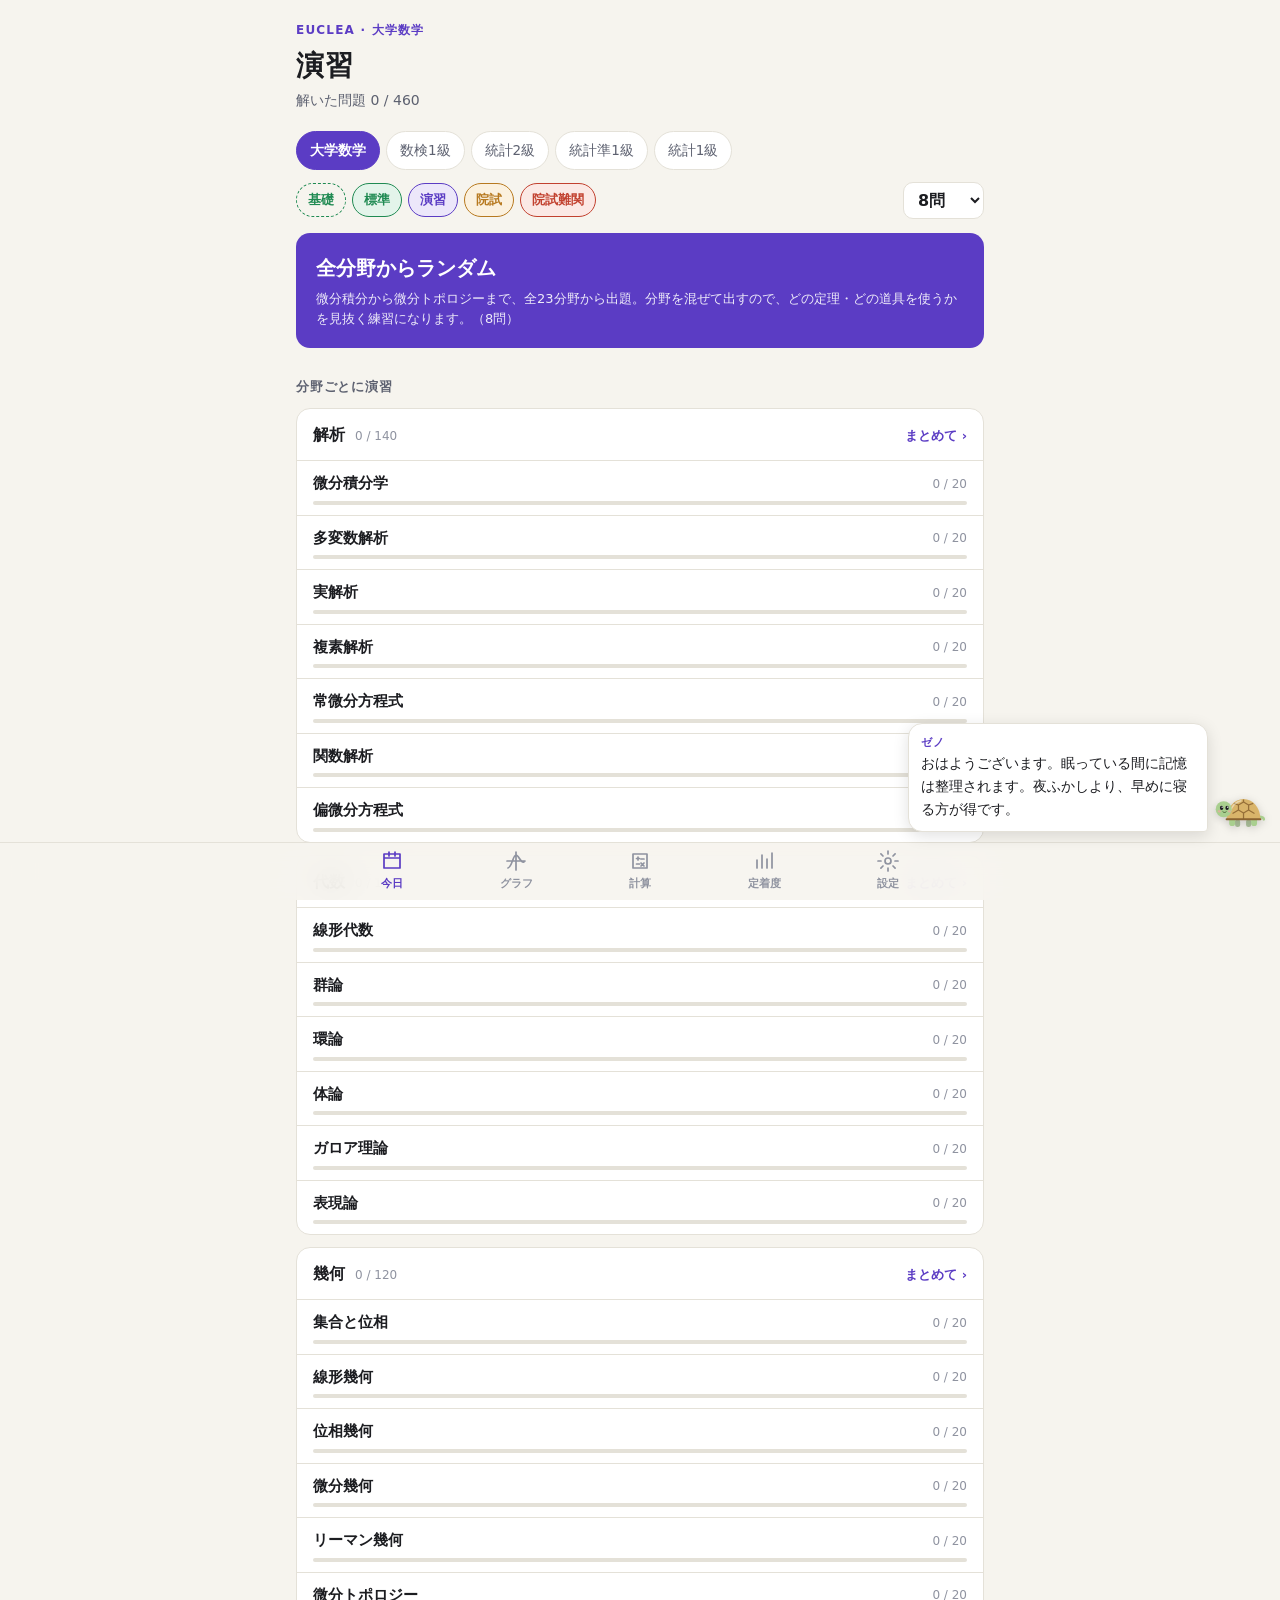
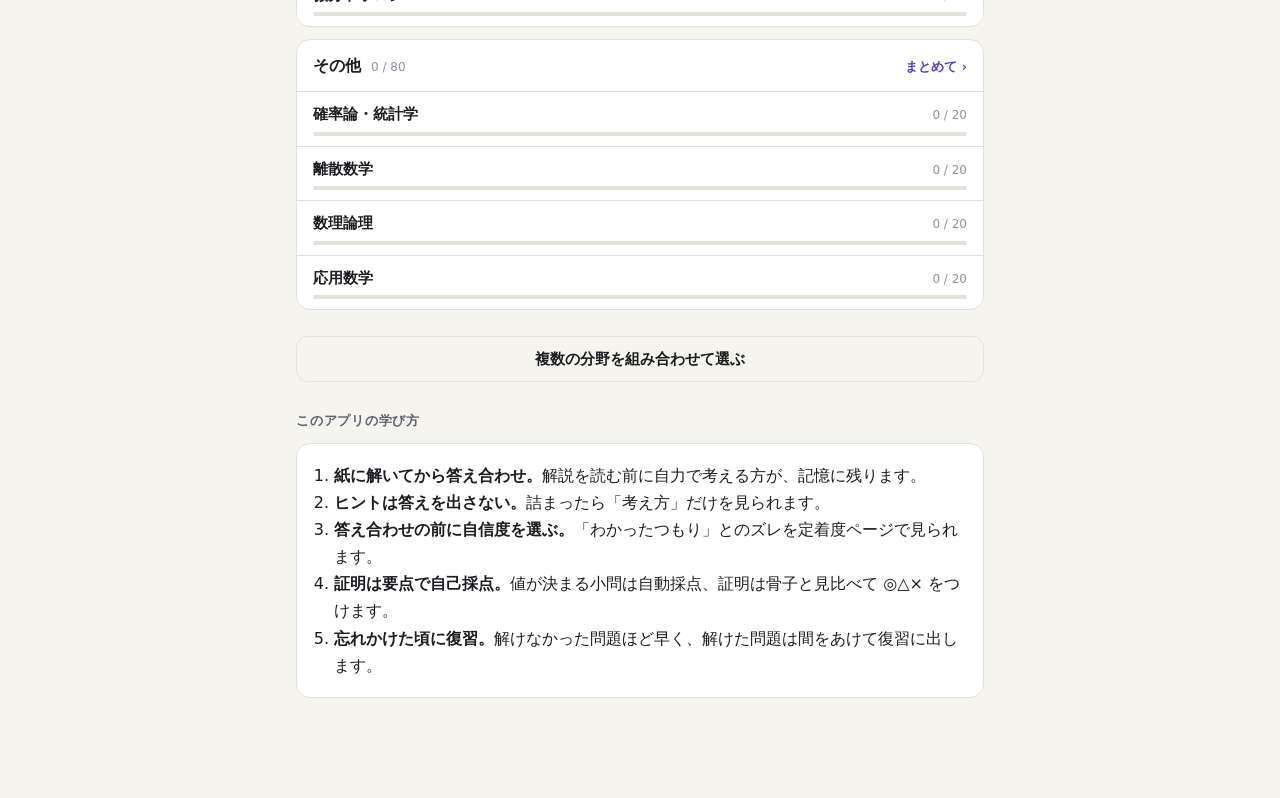
==== index.html @ f4b4c2b6 "EUCLEA v0.2: 大学数学・数検1級・統計検定の演習アプリ（805問） 旧名 Mathel から改名して公開。 - 大学数学 23分野×20問、数検1級・統計検定2級/準1級/1級 各分野15" ====
<!doctype html>
<html lang="ja">
<head>
  <meta charset="utf-8">
  <meta name="viewport" content="width=device-width, initial-scale=1, viewport-fit=cover">
  <title>EUCLEA</title>
  <meta name="description" content="想起・分散・交互練習で、自力で方針を立てて解ける力をつける大学数学の演習アプリ（数学検定1級・統計検定対応）">
  <meta name="theme-color" content="#f6f4ee" media="(prefers-color-scheme: light)">
  <meta name="theme-color" content="#16171b" media="(prefers-color-scheme: dark)">
  <meta name="apple-mobile-web-app-capable" content="yes">
  <meta name="mobile-web-app-capable" content="yes">
  <meta name="apple-mobile-web-app-status-bar-style" content="default">
  <meta name="apple-mobile-web-app-title" content="EUCLEA">
  <link rel="manifest" href="manifest.webmanifest">
  <link rel="icon" href="icons/icon-192.png">
  <link rel="apple-touch-icon" href="icons/apple-touch-icon.png">
  <link rel="stylesheet" href="vendor/katex.min.css">
  <link rel="stylesheet" href="css/style.css">
  <script defer src="vendor/katex.min.js"></script>
  <script defer src="vendor/auto-render.min.js"></script>
  <script type="module" src="js/app.js"></script>
</head>
<body>
  <main id="view" class="view" aria-live="polite"></main>
  <nav class="tabbar" aria-label="メニュー">
    <a href="#today" data-tab="today">
      <svg viewBox="0 0 24 24" aria-hidden="true"><path d="M4 5h16v14H4z M4 9h16 M9 3v4 M15 3v4" /></svg>
      <span>今日</span>
    </a>
    <a href="#graph" data-tab="graph">
      <svg viewBox="0 0 24 24" aria-hidden="true"><path d="M3 12h18 M12 3v18 M4 19c4-1 5-13 8-13s4 8 8 7" /></svg>
      <span>グラフ</span>
    </a>
    <a href="#drill" data-tab="drill">
      <svg viewBox="0 0 24 24" aria-hidden="true"><path d="M5 5h14v14H5z M8.5 9.5h3 M10 8v3 M13 10h3 M8.5 15h3 M13 14l3 3 M16 14l-3 3" /></svg>
      <span>計算</span>
    </a>
    <a href="#map" data-tab="map">
      <svg viewBox="0 0 24 24" aria-hidden="true"><path d="M5 19V11 M10 19V6 M15 19v-9 M20 19V4" /></svg>
      <span>定着度</span>
    </a>
    <a href="#settings" data-tab="settings">
      <svg viewBox="0 0 24 24" aria-hidden="true"><circle cx="12" cy="12" r="3"/><path d="M12 2v3 M12 19v3 M2 12h3 M19 12h3 M4.9 4.9l2.1 2.1 M17 17l2.1 2.1 M4.9 19.1L7 17 M17 7l2.1-2.1" /></svg>
      <span>設定</span>
    </a>
  </nav>
</body>
</html>
---- css/style.css ----
:root {
  --lemma-version: '0.6.0';
  --paper: #f6f4ee;
  --card: #ffffff;
  --ink: #1c1d21;
  --ink-2: #5d6170;
  --ink-3: #8f93a0;
  --line: #e4e1d8;
  --accent: #5b3cc4;
  --accent-soft: #ece7fa;
  --good: #1f8a52;
  --good-soft: #e3f4ea;
  --bad: #c2412f;
  --bad-soft: #fbe9e5;
  --warn: #b7791f;
  --warn-soft: #fbf1df;
  --radius: 14px;
  --serif: "Hiragino Mincho ProN", "Yu Mincho", "Noto Serif JP", serif;
  --sans: -apple-system, BlinkMacSystemFont, "Hiragino Sans", "Hiragino Kaku Gothic ProN", "Noto Sans JP", system-ui, sans-serif;
  --g-bg: #ffffff;
  --g-grid: #f0eee8;
  --g-major: #dcd9d0;
  --g-axis: #4a4e5a;
  --g-label: #7b7f8c;
  --g-sketch: #e08a1e;
  --tabbar-h: 58px;
  color-scheme: light dark;
  --bird-body: #a9cf8f;
  --bird-belly: #fbfaf6;
  --bird-dark: #6e8f55;
  --bird-eye: #1c1d21;
  --bird-beak: #3f5a2e;
  --bird-cheek: #f2a5a0;
  --shell: #d9b46a;
  --shell-dark: #8a6330;
  --on-accent: #ffffff;
}

@media (prefers-color-scheme: dark) {
  :root:not([data-theme="light"]) {
    --paper: #16171b;
    --card: #1f2126;
    --ink: #ecebe6;
    --ink-2: #a9acb6;
    --ink-3: #7c808b;
    --line: #2e3138;
    --accent: #a892f2;
    --accent-soft: #2a2442;
    --good: #5cc48a;
    --good-soft: #17301f;
    --bad: #ef8573;
    --bad-soft: #3a1f1a;
    --warn: #e5b45e;
    --warn-soft: #352a15;
    --g-bg: #1b1d22;
    --g-grid: #24272d;
    --g-major: #343841;
    --g-axis: #b8bcc6;
    --g-label: #8d919c;
    --g-sketch: #f2a54a;
    --bird-body: #9cc584;
    --bird-belly: #f6f3ec;
    --bird-dark: #5f7e48;
    --bird-eye: #16171b;
    --bird-beak: #34492a;
    --bird-cheek: #e8968f;
    --shell: #d4ad62;
    --shell-dark: #7d5a2b;
    --on-accent: #0f1320;
  }
}
:root[data-theme="dark"] {
    --paper: #16171b;
    --card: #1f2126;
    --ink: #ecebe6;
    --ink-2: #a9acb6;
    --ink-3: #7c808b;
    --line: #2e3138;
    --accent: #a892f2;
    --accent-soft: #2a2442;
    --good: #5cc48a;
    --good-soft: #17301f;
    --bad: #ef8573;
    --bad-soft: #3a1f1a;
    --warn: #e5b45e;
    --warn-soft: #352a15;
    --g-bg: #1b1d22;
    --g-grid: #24272d;
    --g-major: #343841;
    --g-axis: #b8bcc6;
    --g-label: #8d919c;
    --g-sketch: #f2a54a;
    --bird-body: #9cc584;
    --bird-belly: #f6f3ec;
    --bird-dark: #5f7e48;
    --bird-eye: #16171b;
    --bird-beak: #34492a;
    --bird-cheek: #e8968f;
    --shell: #d4ad62;
    --shell-dark: #7d5a2b;
    --on-accent: #0f1320;
}
:root[data-theme="dark"], :root[data-theme="light"] { color-scheme: normal; }
:root[data-theme="dark"] { color-scheme: dark; }
:root[data-theme="light"] { color-scheme: light; }

* { box-sizing: border-box; }
html { -webkit-text-size-adjust: 100%; }
body {
  margin: 0;
  background: var(--paper);
  color: var(--ink);
  font-family: var(--sans);
  font-size: 16px;
  line-height: 1.7;
  -webkit-font-smoothing: antialiased;
  overscroll-behavior-y: none;
}
button, input, textarea, select { font: inherit; color: inherit; }
button { cursor: pointer; -webkit-tap-highlight-color: transparent; }

.view {
  max-width: 720px;
  margin: 0 auto;
  padding: calc(env(safe-area-inset-top) + 20px) 16px calc(var(--tabbar-h) + env(safe-area-inset-bottom) + 28px);
  min-height: 100dvh;
}

/* ---------- tab bar ---------- */
.tabbar {
  position: fixed; left: 0; right: 0; bottom: 0; z-index: 20;
  display: flex; justify-content: center; gap: 4px;
  height: calc(var(--tabbar-h) + env(safe-area-inset-bottom));
  padding-bottom: env(safe-area-inset-bottom);
  background: color-mix(in srgb, var(--paper) 88%, transparent);
  backdrop-filter: blur(16px); -webkit-backdrop-filter: blur(16px);
  border-top: 1px solid var(--line);
}
.tabbar a {
  flex: 0 1 120px; display: flex; flex-direction: column; align-items: center; justify-content: center;
  gap: 2px; text-decoration: none; color: var(--ink-3); font-size: 11px; font-weight: 600;
}
.tabbar svg { width: 24px; height: 24px; fill: none; stroke: currentColor; stroke-width: 1.7; stroke-linecap: round; stroke-linejoin: round; }
.tabbar a.on { color: var(--accent); }
body.immersive .tabbar { display: none; }
body.immersive .view { padding-bottom: calc(env(safe-area-inset-bottom) + 28px); }

/* ---------- type ---------- */
h1 { font-family: var(--serif); font-size: 28px; line-height: 1.3; margin: 8px 0 4px; font-weight: 600; letter-spacing: 0.02em; }
h2 { font-size: 13px; font-weight: 700; color: var(--ink-2); margin: 28px 0 10px; letter-spacing: 0.06em; }
.sub { color: var(--ink-2); margin: 0 0 18px; font-size: 14px; }
.muted { color: var(--ink-3); font-size: 13px; }
strong { font-weight: 700; }

/* ---------- surfaces ---------- */
.panel {
  background: var(--card); border: 1px solid var(--line); border-radius: var(--radius);
  padding: 18px; margin-bottom: 14px;
}
.stat-row { display: grid; grid-template-columns: repeat(3, 1fr); gap: 10px; margin: 18px 0; }
.stat { background: var(--card); border: 1px solid var(--line); border-radius: 12px; padding: 12px 14px; }
.stat b { display: block; font-size: 24px; font-weight: 700; line-height: 1.2; font-variant-numeric: tabular-nums; }
.stat span { font-size: 12px; color: var(--ink-2); }

.btn {
  display: inline-flex; align-items: center; justify-content: center; gap: 6px;
  min-height: 46px; padding: 0 20px; border-radius: 12px; border: 1px solid var(--line);
  background: var(--card); font-weight: 600; font-size: 15px; transition: transform .08s, background .15s;
}
.btn:active { transform: scale(0.98); }
.btn.primary { background: var(--accent); border-color: var(--accent); color: var(--on-accent); }
.btn.primary { color: var(--on-accent); }
.btn.ghost { background: transparent; }
.btn.block { width: 100%; }
.btn:disabled { opacity: 0.4; cursor: default; transform: none; }
.btn-row { display: flex; gap: 10px; flex-wrap: wrap; margin-top: 14px; }
.btn-row .btn { flex: 1 1 140px; }

.chip { display: inline-block; font-size: 12px; font-weight: 600; padding: 2px 10px; border-radius: 999px; background: var(--accent-soft); color: var(--accent); }
.chip.lv1 { background: var(--good-soft); color: var(--good); }
.chip.lv2 { background: var(--accent-soft); color: var(--accent); }
.chip.lv3 { background: var(--warn-soft); color: var(--warn); }
.chip.lv4 { background: var(--bad-soft); color: var(--bad); }
.chip.plain { background: transparent; border: 1px solid var(--line); color: var(--ink-2); }

/* ---------- player ---------- */
.player-top { display: flex; align-items: center; gap: 10px; margin-bottom: 18px; }
.progress { flex: 1; height: 6px; background: var(--line); border-radius: 3px; overflow: hidden; }
.progress > div { height: 100%; background: var(--accent); border-radius: 3px; transition: width .3s; }
.icon-btn { width: 36px; height: 36px; border-radius: 10px; border: 1px solid var(--line); background: var(--card); display: inline-flex; align-items: center; justify-content: center; font-size: 18px; line-height: 1; }
.meta { display: flex; gap: 6px; align-items: center; margin-bottom: 10px; flex-wrap: wrap; }
.meta .count { margin-left: auto; font-size: 13px; color: var(--ink-3); font-variant-numeric: tabular-nums; }
.question { font-size: 17px; line-height: 1.9; margin: 4px 0 18px; }
.question .katex { font-size: 1.06em; }

.answer-row { display: flex; align-items: center; gap: 8px; }
.answer-row .prefix { font-family: "KaTeX_Main", var(--serif); font-size: 18px; white-space: nowrap; }
.answer-input {
  flex: 1; min-width: 0; min-height: 50px; padding: 10px 14px; font-size: 18px;
  border: 1.5px solid var(--line); border-radius: 12px; background: var(--card);
  font-family: ui-monospace, "SF Mono", Menlo, monospace;
}
.answer-input:focus { outline: none; border-color: var(--accent); }
.preview { min-height: 34px; margin: 8px 2px 0; color: var(--ink-2); font-size: 15px; overflow-x: auto; }
.preview.err { color: var(--ink-3); font-size: 13px; }
.keypad { display: flex; gap: 6px; flex-wrap: wrap; margin-top: 8px; }
.keypad button { min-width: 42px; height: 38px; padding: 0 10px; border-radius: 9px; border: 1px solid var(--line); background: var(--card); font-family: ui-monospace, "SF Mono", Menlo, monospace; font-size: 15px; }

.choices { display: grid; gap: 10px; }
.choice {
  text-align: left; padding: 14px 16px; border-radius: 12px; border: 1.5px solid var(--line);
  background: var(--card); line-height: 1.7;
}
.choice.on { border-color: var(--accent); background: var(--accent-soft); }
.choice.right { border-color: var(--good); background: var(--good-soft); }
.choice.wrong { border-color: var(--bad); background: var(--bad-soft); }

.label { font-size: 13px; font-weight: 700; color: var(--ink-2); margin: 20px 0 8px; }
.segment { display: grid; grid-template-columns: repeat(3, 1fr); gap: 6px; }
.segment button { min-height: 42px; border-radius: 10px; border: 1.5px solid var(--line); background: var(--card); font-size: 14px; font-weight: 600; color: var(--ink-2); }
.segment button.on { border-color: var(--accent); color: var(--accent); background: var(--accent-soft); }

.hint-list { display: grid; gap: 8px; margin-top: 14px; }
.hint { padding: 12px 14px; border-radius: 12px; background: var(--warn-soft); border: 1px solid color-mix(in srgb, var(--warn) 30%, transparent); font-size: 15px; }
.hint b { color: var(--warn); font-size: 12px; margin-right: 6px; }

.result { margin-top: 18px; padding: 14px 16px; border-radius: 12px; font-weight: 700; display: flex; align-items: center; gap: 10px; }
.result.ok { background: var(--good-soft); color: var(--good); }
.result.ng { background: var(--bad-soft); color: var(--bad); }
.result .mark { font-size: 22px; }
.result small { display: block; font-weight: 500; color: var(--ink-2); font-size: 13px; }
.inline-err { color: var(--bad); font-size: 13px; margin-top: 6px; }

.solution { margin-top: 14px; padding: 16px; border-radius: 12px; background: var(--card); border: 1px solid var(--line); }
.solution .title { font-size: 12px; font-weight: 700; color: var(--ink-3); letter-spacing: .08em; margin-bottom: 6px; }
.methods { display: flex; gap: 6px; flex-wrap: wrap; margin-top: 10px; }
textarea.explain { width: 100%; min-height: 72px; padding: 12px 14px; border-radius: 12px; border: 1.5px solid var(--line); background: var(--card); resize: vertical; font-size: 15px; line-height: 1.6; }
textarea.explain:focus { outline: none; border-color: var(--accent); }

.intro .point { font-size: 16px; line-height: 1.9; }
.intro .example { margin-top: 14px; padding-top: 14px; border-top: 1px dashed var(--line); font-size: 15px; }
.kicker { font-size: 12px; font-weight: 700; letter-spacing: .1em; color: var(--accent); margin-bottom: 2px; }

/* ---------- graph ---------- */
.graph-host { position: relative; width: 100%; height: 300px; border-radius: var(--radius); overflow: hidden; border: 1px solid var(--line); background: var(--g-bg); }
.graph-canvas { display: block; touch-action: none; }
.graph-host.sketching { box-shadow: 0 0 0 2px var(--g-sketch) inset; }
.graph-tools { position: absolute; right: 8px; top: 8px; display: flex; flex-direction: column; gap: 6px; z-index: 2; }
.graph-tools button { width: 36px; height: 36px; border-radius: 10px; border: 1px solid var(--line); background: color-mix(in srgb, var(--card) 90%, transparent); font-size: 17px; line-height: 1; display: flex; align-items: center; justify-content: center; }
.graph-tools button.on { background: var(--g-sketch); color: #fff; border-color: var(--g-sketch); }
.graph-tools svg { width: 18px; height: 18px; fill: none; stroke: currentColor; stroke-width: 1.8; stroke-linecap: round; stroke-linejoin: round; }

.graph-page .graph-host { height: min(56dvh, 520px); }
.expr-list { margin-top: 12px; display: grid; gap: 8px; }
.expr { display: flex; align-items: center; gap: 8px; background: var(--card); border: 1px solid var(--line); border-radius: 12px; padding: 6px 8px; }
.expr .dot { width: 22px; height: 22px; border-radius: 50%; flex: none; border: 2px solid; }
.expr .dot.off { background: transparent !important; }
.expr input { flex: 1; min-width: 0; border: 0; background: transparent; padding: 8px 4px; font-size: 16px; font-family: ui-monospace, "SF Mono", Menlo, monospace; }
.expr input:focus { outline: none; }
.expr .del { border: 0; background: transparent; color: var(--ink-3); font-size: 20px; width: 32px; height: 32px; }
.expr-err { font-size: 12px; color: var(--bad); padding: 0 12px 2px 40px; margin-top: -4px; }
.sliders { display: grid; gap: 4px; margin-top: 10px; }
.slider { display: grid; grid-template-columns: 28px 1fr 64px; gap: 10px; align-items: center; padding: 4px 8px; }
.slider .name { font-family: "KaTeX_Math", var(--serif); font-style: italic; font-size: 18px; text-align: center; }
.slider input[type=range] { width: 100%; accent-color: var(--accent); }
.slider input[type=number] { width: 64px; padding: 4px 6px; border: 1px solid var(--line); border-radius: 8px; background: var(--card); font-variant-numeric: tabular-nums; }
.syntax { font-size: 13px; color: var(--ink-2); line-height: 1.8; }
.syntax code { font-family: ui-monospace, "SF Mono", Menlo, monospace; background: var(--accent-soft); color: var(--accent); padding: 1px 6px; border-radius: 6px; font-size: 12.5px; white-space: nowrap; }
.presets { display: flex; gap: 6px; flex-wrap: wrap; margin-top: 8px; }
.presets button { border: 1px solid var(--line); background: var(--card); border-radius: 999px; padding: 4px 12px; font-size: 13px; }

/* ---------- map ---------- */
.unit { margin-bottom: 8px; }
.card-row {
  display: grid; grid-template-columns: 1fr auto; gap: 4px 12px; align-items: center;
  width: 100%; text-align: left; padding: 12px 14px; border: 1px solid var(--line); border-radius: 12px;
  background: var(--card); margin-bottom: 8px;
}
.card-row.locked { opacity: 0.5; }
.card-row .nm { font-weight: 600; font-size: 15px; }
.bar { grid-column: 1 / -1; height: 6px; border-radius: 3px; background: var(--line); overflow: hidden; }
.bar > div { height: 100%; border-radius: 3px; }
.st-new { color: var(--ink-3); background: transparent; border: 1px solid var(--line); }
.st-due { background: var(--warn-soft); color: var(--warn); }
.st-learning { background: var(--accent-soft); color: var(--accent); }
.st-solid { background: var(--good-soft); color: var(--good); }

.calib { display: grid; grid-template-columns: 1fr 1fr; gap: 10px; }

/* ---------- settings ---------- */
.setting { display: flex; align-items: center; justify-content: space-between; gap: 12px; padding: 12px 0; border-bottom: 1px solid var(--line); }
.setting:last-child { border-bottom: 0; }
.setting select { padding: 6px 10px; border-radius: 8px; border: 1px solid var(--line); background: var(--card); }
.refs li { margin-bottom: 8px; font-size: 14px; }
.refs a { color: var(--accent); }

.toast { position: fixed; left: 50%; bottom: calc(var(--tabbar-h) + env(safe-area-inset-bottom) + 16px); transform: translateX(-50%); background: var(--ink); color: var(--paper); padding: 10px 18px; border-radius: 999px; font-size: 14px; z-index: 50; opacity: 0; transition: opacity .2s; pointer-events: none; }
.toast.show { opacity: 1; }

.fade-in { animation: fade .25s ease; }
@keyframes fade { from { opacity: 0; transform: translateY(6px); } to { opacity: 1; transform: none; } }
@media (prefers-reduced-motion: reduce) { .fade-in { animation: none; } }

/* ---------- practice ---------- */
.mode-grid { display: grid; grid-template-columns: 1fr 1fr; gap: 10px; }
.mode { text-align: left; padding: 14px 16px; border-radius: var(--radius); border: 1px solid var(--line); background: var(--card); display: flex; flex-direction: column; gap: 2px; min-height: 84px; }
.mode b { font-size: 16px; }
.mode span { font-size: 12.5px; color: var(--ink-2); line-height: 1.5; }
.subject { margin-top: 18px; }
.subj { border: 0; background: transparent; font-weight: 700; font-size: 15px; padding: 4px 0; color: var(--ink-3); display: inline-flex; align-items: center; gap: 8px; }
.subj::before { content: ''; width: 16px; height: 16px; border-radius: 5px; border: 1.5px solid var(--line); background: var(--card); }
.subj.on { color: var(--ink); }
.subj.on::before { background: var(--accent); border-color: var(--accent); }
.toggles { display: flex; flex-wrap: wrap; gap: 8px; margin-top: 8px; }
.tog { border: 1.5px solid var(--line); background: var(--card); border-radius: 999px; padding: 6px 14px; font-size: 14px; font-weight: 600; color: var(--ink-2); display: inline-flex; align-items: center; gap: 6px; }
.tog small { font-size: 11px; color: var(--ink-3); font-weight: 600; }
.tog.on { border-color: var(--accent); background: var(--accent-soft); color: var(--accent); }
.tog.on small { color: var(--accent); }
.tog.lv3.on { border-color: var(--warn); background: var(--warn-soft); color: var(--warn); }
.tog.lv4.on { border-color: var(--bad); background: var(--bad-soft); color: var(--bad); }
.keypoint { margin-top: 12px; padding-top: 12px; border-top: 1px dashed var(--line); font-size: 14.5px; color: var(--ink-2); }
.keypoint b { display: block; font-size: 12px; color: var(--ink-3); letter-spacing: .08em; margin-bottom: 2px; }
.mode-switch { grid-template-columns: 1fr 1fr; margin-bottom: 12px; }

/* ---------- today ---------- */
.toolbar { display: flex; align-items: center; gap: 10px; justify-content: space-between; margin: 6px 0 14px; flex-wrap: wrap; }
.toolbar .toggles { margin-top: 0; }
.toolbar select { padding: 7px 10px; border-radius: 10px; border: 1px solid var(--line); background: var(--card); font-weight: 600; }
.hero { width: 100%; text-align: left; border: 0; border-radius: var(--radius); padding: 18px 20px; background: var(--accent); color: var(--on-accent); display: flex; flex-direction: column; gap: 4px; transition: transform .08s; }
.hero:active { transform: scale(0.99); }
.hero b { font-size: 20px; font-family: var(--serif); }
.hero span { font-size: 13px; opacity: .9; line-height: 1.6; }
.hero { color: var(--on-accent); }
.subj-block { background: var(--card); border: 1px solid var(--line); border-radius: var(--radius); margin-bottom: 12px; overflow: hidden; }
.subj-row { width: 100%; display: flex; align-items: baseline; gap: 10px; padding: 12px 16px; border: 0; border-bottom: 1px solid var(--line); background: transparent; text-align: left; }
.subj-row b { font-size: 16px; font-family: var(--serif); }
.subj-row span { font-size: 12px; color: var(--ink-3); font-variant-numeric: tabular-nums; }
.subj-row i { margin-left: auto; font-style: normal; font-size: 13px; font-weight: 600; color: var(--accent); }
.unit-row { width: 100%; display: grid; grid-template-columns: 1fr auto; gap: 4px 10px; padding: 10px 16px; border: 0; border-bottom: 1px solid var(--line); background: transparent; text-align: left; }
.unit-row:last-child { border-bottom: 0; }
.unit-row:disabled, .subj-row:disabled { opacity: .45; }
.unit-row .nm { font-size: 15px; font-weight: 600; }
.unit-row .ct { font-size: 12px; color: var(--ink-3); font-variant-numeric: tabular-nums; align-self: center; }
.unit-row .bar { grid-column: 1 / -1; height: 4px; }
.unit-row .bar > div { background: var(--good); }
.unit-row:active, .subj-row:active { background: var(--accent-soft); }

.banner { position: sticky; top: 0; z-index: 40; margin: 0; padding: calc(env(safe-area-inset-top) + 10px) 16px 10px; background: var(--bad-soft); color: var(--bad); font-size: 13px; line-height: 1.6; border-bottom: 1px solid color-mix(in srgb, var(--bad) 30%, transparent); }
.banner b { display: block; font-size: 14px; }
.banner small { color: var(--ink-3); }
.graph-error { padding: 16px; color: var(--bad); font-size: 14px; }

/* ---------- written problems (問題管理表) ---------- */
.qhtml { line-height: 1.95; overflow-wrap: anywhere; }
.qhtml ol, .qhtml ul { margin: 8px 0 4px; padding-left: 0; list-style: none; }
.qhtml ul { padding-left: 1.2em; list-style: disc; }
.qhtml ol > li { position: relative; padding-left: 2.4em; margin: 6px 0; }
.qhtml ol > li > .lb { position: absolute; left: 0; top: 0; font-weight: 600; color: var(--ink-2); }
.qhtml li.lab { padding-left: 3.2em; }
.qhtml ul > li { margin: 4px 0; }
.qhtml .dm { margin: 6px 0; overflow-x: auto; overflow-y: hidden; -webkit-overflow-scrolling: touch; }
.qhtml .katex-display { margin: 4px 0; }
.katex-display { overflow-x: auto; overflow-y: hidden; padding: 2px 0; }
.qhtml .center { text-align: center; margin: 8px 0; }
.qhtml .quote { margin: 8px 0; padding: 8px 12px; border-left: 3px solid var(--line); background: color-mix(in srgb, var(--card) 70%, var(--paper)); border-radius: 0 8px 8px 0; }
.qhtml .tbl { overflow-x: auto; margin: 8px 0; }
.qhtml table { border-collapse: collapse; margin: 0 auto; font-variant-numeric: tabular-nums; }
.qhtml td { border: 1px solid var(--line); padding: 4px 10px; text-align: center; white-space: nowrap; }
.qhtml .fbox { display: inline-block; border: 1px solid var(--ink-2); padding: 0 6px; text-align: left; }
.qhtml .fbox.blank { width: 3.2em; height: 1.4em; vertical-align: middle; padding: 0; }
.qhtml .center > .fbox { max-width: 100%; }
.qhtml .parbox { display: block; padding: 6px 4px; }
.qhtml .phantom { visibility: hidden; }
.qhtml .hfill { display: inline-block; width: 1em; }
.qhtml br.p { display: block; content: ''; margin-top: 8px; }
.written .question { font-size: 16.5px; }
.pen { margin: 4px 2px 0; }
.timer { font-variant-numeric: tabular-nums; }
.timer.over { color: var(--warn); border-color: var(--warn); }
.ans { font-size: 16px; }
.segment.self button { display: flex; align-items: center; justify-content: center; gap: 6px; }
.segment.self button b { font-size: 17px; }
.feel { display: grid; grid-template-columns: repeat(5, 1fr); gap: 6px; }
.feel button { min-height: 40px; border-radius: 10px; border: 1.5px solid var(--line); background: var(--card); font-weight: 600; color: var(--ink-2); font-variant-numeric: tabular-nums; }
.feel button.on { border-color: var(--accent); color: var(--accent); background: var(--accent-soft); }
.pid { margin-top: 18px; font-size: 11px; font-family: ui-monospace, "SF Mono", Menlo, monospace; text-align: right; }
.toggles .tog.lv1.on { border-color: var(--good); background: var(--good-soft); color: var(--good); }
.toggles .tog.lv5.on { border-color: var(--bad); background: var(--bad-soft); color: var(--bad); }
.chip.lv1 { background: var(--good-soft); color: var(--good); }
.chip.lv2 { background: var(--accent-soft); color: var(--accent); }
.chip.lv3 { background: var(--warn-soft); color: var(--warn); }
.chip.lv4, .chip.lv5 { background: var(--bad-soft); color: var(--bad); }
.chip.lv5 { font-weight: 800; }
.toolbar .toggles { gap: 6px; }
.toolbar .tog { padding: 5px 11px; font-size: 13px; }


/* ---------- v0.5：アイコン・入力欄・鳥・計算・テーマ ---------- */
.ico { width: 1.25em; height: 1.25em; vertical-align: -0.25em; flex: none; }
.segment.conf button, .segment.self button { display: flex; align-items: center; justify-content: center; gap: 6px; min-height: 48px; }
.segment.conf button .ico, .segment.self button .ico { width: 20px; height: 20px; }
.segment.conf button[data-c="low"] { color: var(--ink-3); }
.segment.conf button.on[data-c="low"] { color: var(--ink-2); border-color: var(--ink-3); background: color-mix(in srgb, var(--ink-3) 12%, var(--card)); }
.segment.conf button.on[data-c="mid"] { color: var(--accent); }
.segment.conf button.on[data-c="high"] { color: var(--good); border-color: var(--good); background: var(--good-soft); }
.segment.self button[data-g="full"] { color: var(--good); }
.segment.self button[data-g="part"] { color: var(--warn); }
.segment.self button[data-g="none"] { color: var(--bad); }
.segment.self button.on[data-g="full"] { border-color: var(--good); background: var(--good-soft); }
.segment.self button.on[data-g="part"] { border-color: var(--warn); background: var(--warn-soft); }
.segment.self button.on[data-g="none"] { border-color: var(--bad); background: var(--bad-soft); }
.verdict { display: flex; align-items: center; gap: 10px; margin-top: 16px; padding: 12px 16px; border-radius: 12px; font-size: 18px; }
.verdict .ico { width: 30px; height: 30px; }
.verdict.v-full { background: var(--good-soft); color: var(--good); }
.verdict.v-part { background: var(--warn-soft); color: var(--warn); }
.verdict.v-none { background: var(--bad-soft); color: var(--bad); }
.result .mark .ico { width: 26px; height: 26px; }

.inputs { margin: 6px 0 4px; display: grid; gap: 12px; }
.part { display: grid; grid-template-columns: auto 1fr; gap: 10px; align-items: start; }
.part .pn { font-weight: 700; color: var(--ink-2); padding-top: 12px; min-width: 2em; }
.pf { display: grid; gap: 10px; min-width: 0; }
.field { min-width: 0; }
.field .answer-row { flex-wrap: wrap; }
.field .answer-input { min-width: 8em; }
.flabel { font-family: "KaTeX_Main", var(--serif); font-size: 17px; white-space: nowrap; }
.flabel .unit { font-family: var(--sans, system-ui); font-size: 13px; color: var(--ink-3); }
.flabel::after { content: ' ='; color: var(--ink-3); }
.unit { color: var(--ink-2); }
.fmark { display: inline-flex; width: 28px; height: 28px; align-items: center; justify-content: center; }
.fmark .ico { width: 24px; height: 24px; }
.fmark.ok { color: var(--good); } .fmark.ng { color: var(--bad); }
.field.is-ok .answer-input { border-color: var(--good); background: var(--good-soft); }
.field.is-ng .answer-input { border-color: var(--bad); }
.field.self { color: var(--ink-2); font-size: 14px; padding: 10px 12px; border: 1px dashed var(--line); border-radius: 12px; }
.selfnote { display: inline-flex; align-items: center; gap: 6px; }
.field.cases { border: 1px solid var(--line); border-radius: 12px; padding: 10px; background: var(--card); }
.frow { display: flex; align-items: center; gap: 8px; margin-bottom: 8px; flex-wrap: wrap; }
.caserow { display: grid; grid-template-columns: 1fr auto 1fr auto; gap: 6px; align-items: center; margin-bottom: 6px; }
.caserow .answer-input { min-height: 44px; font-size: 16px; padding: 8px 10px; min-width: 0; }
.caserow .arrow { color: var(--ink-3); }
.mini { border: 1px solid var(--line); background: var(--card); border-radius: 999px; padding: 4px 12px; font-size: 13px; font-weight: 600; color: var(--ink-2); display: inline-flex; align-items: center; gap: 4px; margin-top: 6px; }
.mini .ico { width: 16px; height: 16px; }
.mini.add { color: var(--accent); border-color: color-mix(in srgb, var(--accent) 40%, var(--line)); }
.mini.del { margin-top: 0; padding: 2px 9px; }
.mini.dispute { color: var(--warn); border-color: color-mix(in srgb, var(--warn) 40%, var(--line)); }
.dispute-note { margin: 10px 2px 0; }
.small { font-size: 12px; margin-left: 6px; }
.keypad.sticky { position: sticky; bottom: calc(env(safe-area-inset-bottom) + 8px); z-index: 5; background: color-mix(in srgb, var(--paper) 92%, transparent); backdrop-filter: blur(10px); -webkit-backdrop-filter: blur(10px); padding: 8px; border-radius: 12px; border: 1px solid var(--line); }
.keypad button.wide { min-width: 64px; font-family: inherit; }
.anskey { display: grid; gap: 6px; }
.akrow { display: flex; gap: 8px; align-items: baseline; flex-wrap: wrap; }
.akrow .pn { font-weight: 700; color: var(--ink-2); }
details.orig { margin-top: 10px; font-size: 13px; color: var(--ink-2); }
details.orig summary { cursor: pointer; }
.sol { line-height: 2; }
.glossary { margin-top: 12px; padding: 10px 12px; border-radius: 10px; background: var(--accent-soft); font-size: 14px; }
.glossary b { display: block; font-size: 12px; color: var(--accent); letter-spacing: .08em; }
.glossary p { margin: 4px 0 0; }
.feel { grid-template-columns: repeat(5, 1fr); }
.feel button { display: flex; flex-direction: column; align-items: center; gap: 0; min-height: 52px; padding: 4px 2px; }
.feel button b { font-size: 16px; }
.feel button span { font-size: 10.5px; font-weight: 600; line-height: 1.3; }

/* 設定のスイッチとテーマ */
.switch { width: 50px; height: 30px; border-radius: 999px; border: 0; background: var(--line); position: relative; flex: none; transition: background .15s; }
.switch i { position: absolute; top: 3px; left: 3px; width: 24px; height: 24px; border-radius: 50%; background: #fff; box-shadow: 0 1px 3px rgba(0,0,0,.25); transition: left .15s; }
.switch.on { background: var(--good); }
.switch.on i { left: 23px; }
.segment.theme { display: inline-grid; grid-template-columns: repeat(3, auto); gap: 4px; }
.segment.theme button { min-height: 34px; padding: 0 12px; font-size: 13px; }

/* マスコット（猫「シュレ」） */
#bird { position: fixed; right: 12px; bottom: calc(var(--tabbar-h) + env(safe-area-inset-bottom) + 10px); z-index: 30; display: flex; align-items: flex-end; gap: 6px; pointer-events: none; }
body.immersive #bird { bottom: calc(env(safe-area-inset-bottom) + 12px); }
body.immersive #bird:not(.talk) { opacity: 0; }
.bird-btn { pointer-events: auto; width: 54px; height: 54px; border: 0; background: transparent; padding: 0; filter: drop-shadow(0 2px 4px rgba(0,0,0,.18)); }
.bird-btn:active { transform: scale(.94); }
.bird-svg { width: 100%; height: 100%; }
#bird.talk .bird-svg { animation: hop .5s ease; }
@keyframes hop { 0%, 100% { transform: translateY(0); } 40% { transform: translateY(-6px); } }
#bird .bubble { pointer-events: auto; max-width: min(300px, calc(100vw - 96px)); background: var(--card); color: var(--ink); border: 1px solid var(--line); border-radius: 14px 14px 4px 14px; padding: 10px 12px; font-size: 13.5px; line-height: 1.7; box-shadow: 0 4px 16px rgba(0,0,0,.12); opacity: 0; transform: translateY(6px) scale(.98); transition: opacity .2s, transform .2s; visibility: hidden; }
#bird .bubble b { display: block; font-size: 11px; color: var(--accent); letter-spacing: .06em; }
#bird.talk .bubble { opacity: 1; transform: none; visibility: visible; }
@media (prefers-reduced-motion: reduce) { #bird.talk .bird-svg { animation: none; } }
body[data-tab="graph"] #bird:not(.talk) { opacity: .0; }

/* 計算トレーニング */
.drill-grid { display: grid; grid-template-columns: 1fr 1fr; gap: 10px; }
.drill-card { text-align: left; border: 1px solid var(--line); background: var(--card); border-radius: var(--radius); padding: 14px; display: flex; flex-direction: column; gap: 2px; min-height: 120px; }
.drill-card .dicon { font-family: "KaTeX_Main", var(--serif); font-size: 20px; color: var(--accent); margin-bottom: 4px; }
.drill-card b { font-size: 16px; }
.drill-card span { font-size: 12.5px; color: var(--ink-2); }
.drill-card small { margin-top: auto; padding-top: 6px; font-size: 11.5px; color: var(--ink-3); font-variant-numeric: tabular-nums; }
.drill .dq { margin: 8px 0 16px; padding: 14px; border-radius: var(--radius); background: var(--card); border: 1px solid var(--line); overflow-x: auto; }
.drill .dask { font-size: 14px; color: var(--ink-2); margin-bottom: 4px; }
.drill .dexpr { font-size: 18px; }
.drill .count { font-size: 13px; color: var(--ink-3); font-variant-numeric: tabular-nums; }
.dans { overflow-x: auto; }

.nw{white-space:nowrap}
.nw .katex{white-space:normal}
.anskey .akf{display:inline-block;margin:2px 14px 2px 0}

/* v0.6 基礎 */
.chip.lv0 { background: transparent; color: var(--good); box-shadow: inset 0 0 0 1px var(--good); }
.toggles .tog.lv0.on { border-color: var(--good); background: transparent; color: var(--good); border-style: dashed; }

/* EUCLEA：コース切り替え */
.course-tabs { display:flex; flex-wrap:wrap; gap:6px; margin:4px 0 12px; }
.course-tabs::-webkit-scrollbar { display:none; }
.course-tabs button { flex:0 0 auto; border:1px solid var(--line); background:var(--card); color:var(--ink-2); border-radius:999px; padding:7px 13px; font:inherit; font-size:13.5px; white-space:nowrap; }
.course-tabs button.on { background:var(--accent); border-color:var(--accent); color:var(--on-accent); font-weight:600; }
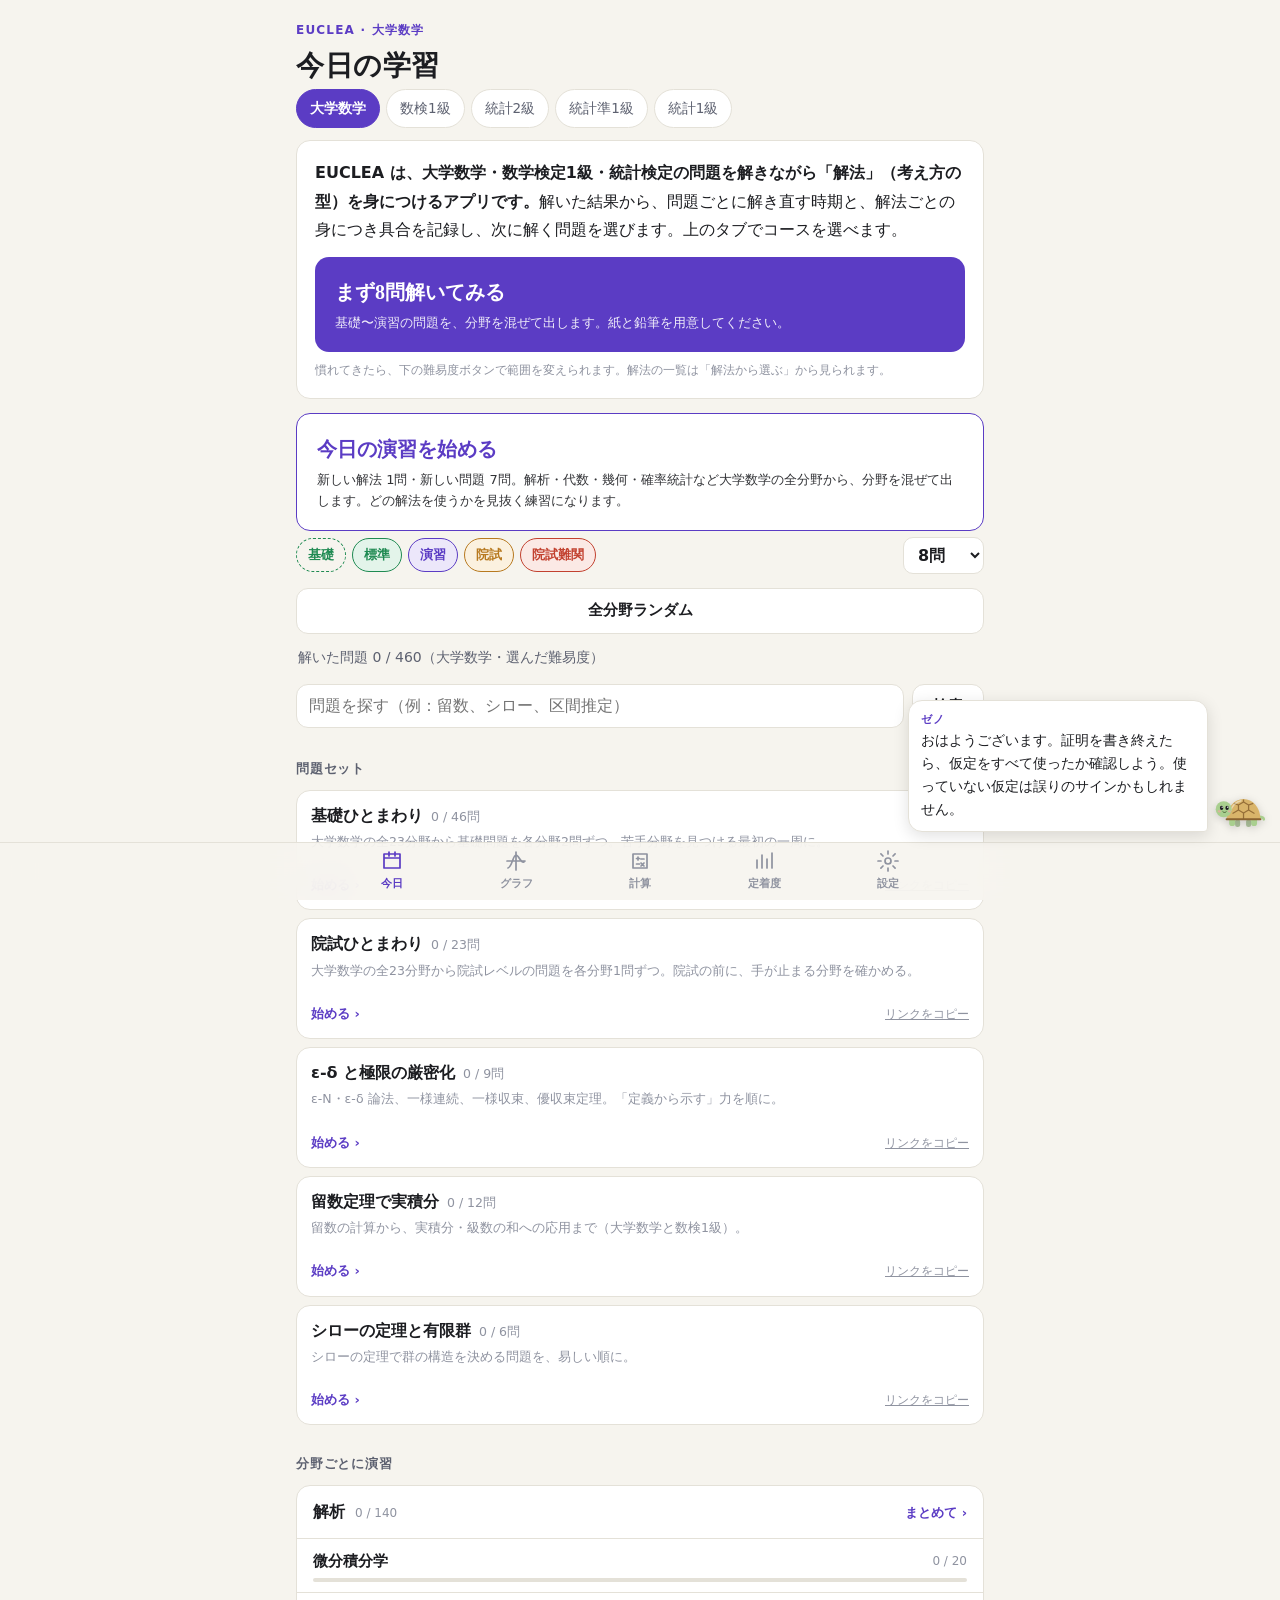
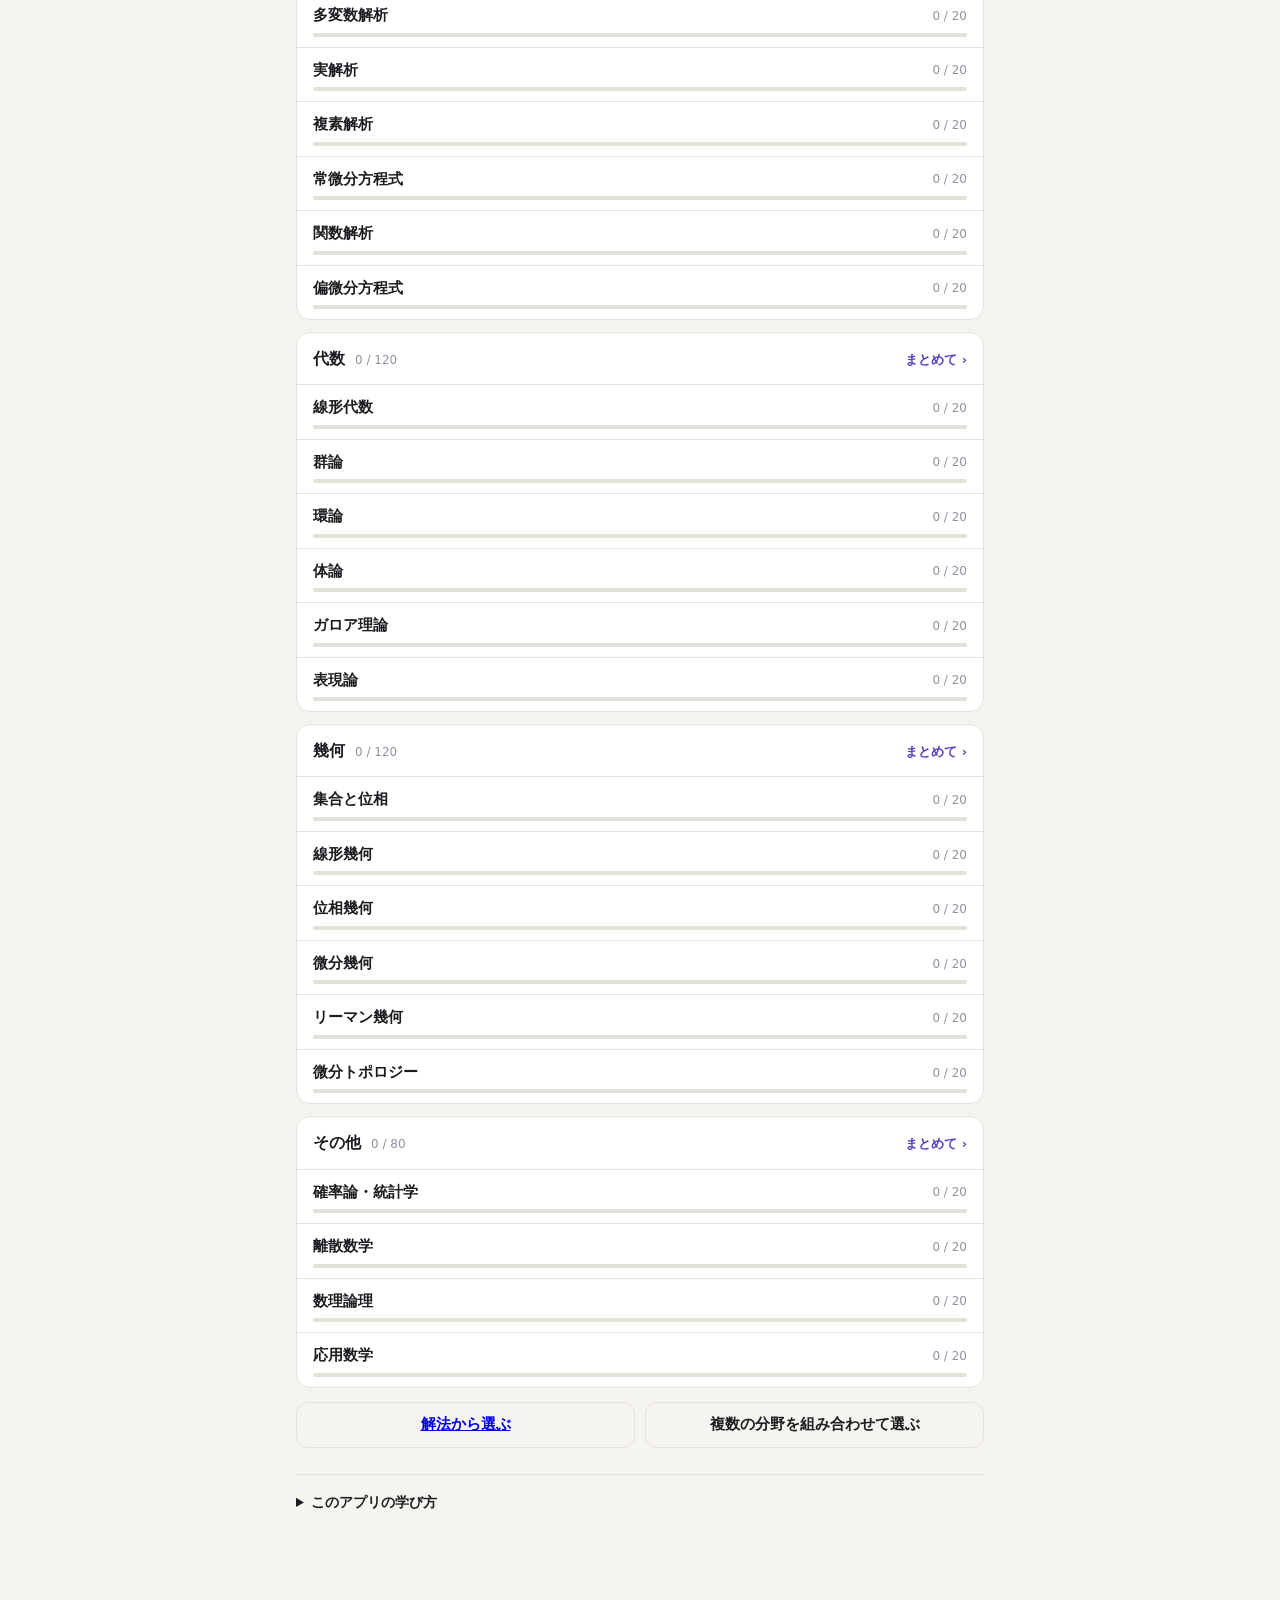
==== commit 9f71487b: "EUCLEA v0.3: Lemma v0.27 と同じシステムに移行 Lemma 受験数学 v0.27 のエンジンを土台に、EUCLEA の問題・コース・マスコットを載せ替えた。 - 今日の学習（復" ====
--- a/index.html
+++ b/index.html
@@ -3,8 +3,9 @@
 <head>
   <meta charset="utf-8">
   <meta name="viewport" content="width=device-width, initial-scale=1, viewport-fit=cover">
-  <title>EUCLEA</title>
-  <meta name="description" content="想起・分散・交互練習で、自力で方針を立てて解ける力をつける大学数学の演習アプリ（数学検定1級・統計検定対応）">
+  <meta name="robots" content="noindex">
+  <title>EUCLEA 大学数学</title>
+  <meta name="description" content="想起・分散・交互練習で、自力で解ける力をつける大学受験数学アプリ">
   <meta name="theme-color" content="#f6f4ee" media="(prefers-color-scheme: light)">
   <meta name="theme-color" content="#16171b" media="(prefers-color-scheme: dark)">
   <meta name="apple-mobile-web-app-capable" content="yes">
--- a/css/style.css
+++ b/css/style.css
@@ -1,5 +1,5 @@
 :root {
-  --lemma-version: '0.6.0';
+  --lemma-version: '0.27.1';
   --paper: #f6f4ee;
   --card: #ffffff;
   --ink: #1c1d21;
@@ -214,6 +214,12 @@
 .choice.on { border-color: var(--accent); background: var(--accent-soft); }
 .choice.right { border-color: var(--good); background: var(--good-soft); }
 .choice.wrong { border-color: var(--bad); background: var(--bad-soft); }
+/* 選択式の欄：選択肢は2列（長い式は1列）。式がはみ出すときは横にスクロール */
+.field.pick { width: 100%; }
+.field.pick .frow { display: flex; align-items: center; gap: 8px; margin-bottom: 6px; }
+.choices.opts { grid-template-columns: repeat(auto-fit, minmax(140px, 1fr)); gap: 8px; }
+.choices.opts .choice { padding: 10px 12px; overflow-x: auto; text-align: center; color: inherit; }
+.choices.opts .choice:disabled { opacity: 1; }
 
 .label { font-size: 13px; font-weight: 700; color: var(--ink-2); margin: 20px 0 8px; }
 .segment { display: grid; grid-template-columns: repeat(3, 1fr); gap: 6px; }
@@ -321,6 +327,8 @@
 .keypoint { margin-top: 12px; padding-top: 12px; border-top: 1px dashed var(--line); font-size: 14.5px; color: var(--ink-2); }
 .keypoint b { display: block; font-size: 12px; color: var(--ink-3); letter-spacing: .08em; margin-bottom: 2px; }
 .mode-switch { grid-template-columns: 1fr 1fr; margin-bottom: 12px; }
+.mode-switch.gmode { grid-template-columns: repeat(3, 1fr); }
+.mode-switch.gmode button { padding-left: 2px; padding-right: 2px; font-size: 13px; }
 
 /* ---------- today ---------- */
 .toolbar { display: flex; align-items: center; gap: 10px; justify-content: space-between; margin: 6px 0 14px; flex-wrap: wrap; }
@@ -358,6 +366,9 @@
 .qhtml ol > li > .lb { position: absolute; left: 0; top: 0; font-weight: 600; color: var(--ink-2); }
 .qhtml li.lab { padding-left: 3.2em; }
 .qhtml ul > li { margin: 4px 0; }
+/* 見出しつきの箇条書き（\item[①] など）：点は出さず、見出しを左に */
+.qhtml ul > li.lab { list-style: none; position: relative; padding-left: 2.2em; margin-left: -1.2em; }
+.qhtml ul > li.lab > .lb { position: absolute; left: 0; top: 0; font-weight: 600; color: var(--ink-2); }
 .qhtml .dm { margin: 6px 0; overflow-x: auto; overflow-y: hidden; -webkit-overflow-scrolling: touch; }
 .qhtml .katex-display { margin: 4px 0; }
 .katex-display { overflow-x: auto; overflow-y: hidden; padding: 2px 0; }
@@ -424,7 +435,6 @@
 .field .answer-row { flex-wrap: wrap; }
 .field .answer-input { min-width: 8em; }
 .flabel { font-family: "KaTeX_Main", var(--serif); font-size: 17px; white-space: nowrap; }
-.flabel .unit { font-family: var(--sans, system-ui); font-size: 13px; color: var(--ink-3); }
 .flabel::after { content: ' ='; color: var(--ink-3); }
 .unit { color: var(--ink-2); }
 .fmark { display: inline-flex; width: 28px; height: 28px; align-items: center; justify-content: center; }
@@ -467,10 +477,10 @@
 .switch i { position: absolute; top: 3px; left: 3px; width: 24px; height: 24px; border-radius: 50%; background: #fff; box-shadow: 0 1px 3px rgba(0,0,0,.25); transition: left .15s; }
 .switch.on { background: var(--good); }
 .switch.on i { left: 23px; }
-.segment.theme { display: inline-grid; grid-template-columns: repeat(3, auto); gap: 4px; }
-.segment.theme button { min-height: 34px; padding: 0 12px; font-size: 13px; }
-
-/* マスコット（猫「シュレ」） */
+.segment.theme, .segment.amode { display: inline-grid; grid-template-columns: repeat(3, auto); gap: 4px; }
+.segment.theme button, .segment.amode button { min-height: 34px; padding: 0 12px; font-size: 13px; }
+
+/* 鳥 */
 #bird { position: fixed; right: 12px; bottom: calc(var(--tabbar-h) + env(safe-area-inset-bottom) + 10px); z-index: 30; display: flex; align-items: flex-end; gap: 6px; pointer-events: none; }
 body.immersive #bird { bottom: calc(env(safe-area-inset-bottom) + 12px); }
 body.immersive #bird:not(.talk) { opacity: 0; }
@@ -506,8 +516,200 @@
 .chip.lv0 { background: transparent; color: var(--good); box-shadow: inset 0 0 0 1px var(--good); }
 .toggles .tog.lv0.on { border-color: var(--good); background: transparent; color: var(--good); border-style: dashed; }
 
-/* EUCLEA：コース切り替え */
-.course-tabs { display:flex; flex-wrap:wrap; gap:6px; margin:4px 0 12px; }
-.course-tabs::-webkit-scrollbar { display:none; }
-.course-tabs button { flex:0 0 auto; border:1px solid var(--line); background:var(--card); color:var(--ink-2); border-radius:999px; padding:7px 13px; font:inherit; font-size:13.5px; white-space:nowrap; }
-.course-tabs button.on { background:var(--accent); border-color:var(--accent); color:var(--on-accent); font-weight:600; }
+/* v0.8 得意・苦手 */
+.strength .radar { display: block; width: 100%; max-width: 330px; margin: 0 auto; }
+.radar .rg { fill: none; stroke: var(--line); stroke-width: 1; }
+.radar .rg.mid { stroke-dasharray: 3 3; stroke: var(--ink-3); }
+.radar .rv { fill: color-mix(in srgb, var(--accent) 22%, transparent); stroke: var(--accent); stroke-width: 2; }
+.radar .rp { fill: var(--accent); }
+.radar .rl { font-size: 12px; font-weight: 700; fill: var(--ink); }
+.radar .rl.none { fill: var(--ink-3); font-weight: 500; }
+.radar .rs { font-size: 11px; font-weight: 500; fill: var(--ink-3); }
+.radar .rt { font-size: 9px; fill: var(--ink-3); paint-order: stroke; stroke: var(--card); stroke-width: 3px; }
+.sw-cols { display: grid; grid-template-columns: 1fr 1fr; gap: 10px; margin: 6px 0 12px; }
+.sw-cols > div { display: flex; flex-direction: column; gap: 4px; font-size: 13px; }
+.sw-cols em { font-style: normal; color: var(--ink-3); font-variant-numeric: tabular-nums; }
+.sw-good { color: var(--good); } .sw-weak { color: var(--bad); }
+.tiles { display: flex; flex-direction: column; gap: 6px; }
+.tile-row { display: grid; grid-template-columns: 30px 1fr; gap: 6px; align-items: stretch; }
+.tile-grid { display: grid; grid-template-columns: repeat(3, minmax(0, 1fr)); gap: 6px; }
+.tile-sub { width: 30px; flex: none; font-size: 12px; font-weight: 700; color: var(--ink-3); display: flex; align-items: center; }
+.tile { min-width: 0; min-height: 52px; border: 1px solid var(--line); border-radius: 10px; background: var(--card);
+  display: flex; flex-direction: column; justify-content: space-between; align-items: flex-start; padding: 6px 8px; text-align: left; color: var(--ink); }
+.tile span { font-size: 11.5px; line-height: 1.25; }
+.tile b { font-size: 15px; font-variant-numeric: tabular-nums; }
+.legend { font-size: 11.5px; margin: 10px 0 0; line-height: 1.6; }
+.legend i { display: inline-block; width: 12px; height: 12px; border-radius: 3px; margin: 0 3px -2px 6px; border: 1px solid var(--line); }
+.legend i:first-child { margin-left: 0; }
+.lg-weak { background: color-mix(in srgb, var(--bad) 55%, var(--card)); }
+.lg-mid { background: var(--card); }
+.lg-good { background: color-mix(in srgb, var(--good) 55%, var(--card)); }
+
+/* v0.8 検索・問題セット */
+.search { display: flex; gap: 8px; margin: 14px 0 4px; }
+.search input { flex: 1; min-width: 0; height: 44px; border-radius: 12px; border: 1.5px solid var(--line); background: var(--card); color: var(--ink); padding: 0 12px; font-size: 16px; }
+.search input:focus { outline: none; border-color: var(--accent); }
+.search .btn { flex: none; }
+.set-card { background: var(--card); border: 1px solid var(--line); border-radius: 14px; margin-bottom: 8px; overflow: hidden; }
+.set-main { display: flex; flex-direction: column; gap: 4px; width: 100%; text-align: left; background: none; border: 0; padding: 11px 14px 8px; color: var(--ink); }
+.set-desc { font-size: 12.5px; line-height: 1.45; }
+.set-foot { display: flex; justify-content: space-between; align-items: center; padding: 0 14px 10px; }
+.set-go { font-size: 13px; font-weight: 700; color: var(--accent); }
+.linkbtn { background: none; border: 0; padding: 4px 0; font-size: 12px; color: var(--ink-3); text-decoration: underline; }
+.set-head { display: flex; justify-content: space-between; align-items: baseline; gap: 8px; }
+.set-head .ct { font-size: 12.5px; color: var(--ink-3); font-variant-numeric: tabular-nums; }
+.set-card .bar { display: block; margin-top: 4px; height: 4px; border-radius: 2px; background: var(--line); overflow: hidden; }
+.set-card .bar div { height: 100%; background: var(--accent); }
+.results { display: flex; flex-direction: column; gap: 6px; margin-top: 12px; }
+.res-row { text-align: left; background: var(--card); border: 1px solid var(--line); border-radius: 12px; padding: 10px 12px; display: flex; flex-direction: column; gap: 4px; color: var(--ink); }
+.res-row .nm { font-weight: 600; font-size: 14px; }
+.res-row .small { font-size: 12px; }
+.res-row .chip { transform: scale(.9); transform-origin: left center; }
+
+/* v0.9 アカウント */
+.field-in { width: 100%; height: 44px; border-radius: 12px; border: 1.5px solid var(--line); background: var(--card); color: var(--ink); padding: 0 12px; font-size: 16px; box-sizing: border-box; }
+.field-in:focus { outline: none; border-color: var(--accent); }
+.field-in.code { font-size: 22px; letter-spacing: .3em; text-align: center; font-variant-numeric: tabular-nums; }
+.acct-err { color: var(--bad); font-size: 13px; margin: 8px 0 0; min-height: 0; }
+.acct-err:empty { display: none; }
+.btn.danger { color: var(--bad); }
+.muted.small, .small { font-size: 12px; }
+
+/* ---------- 選択肢つきの確認（choose()） ---------- */
+.chooser { position: fixed; inset: 0; z-index: 60; background: rgb(0 0 0 / .45); display: flex; align-items: center; justify-content: center; padding: 20px; }
+.chooser-box { background: var(--card); color: var(--ink); border-radius: 16px; padding: 20px; width: min(420px, 100%); box-shadow: 0 12px 40px rgb(0 0 0 / .25); }
+.chooser-box h3 { margin: 0 0 8px; font-size: 17px; }
+.chooser-box p { margin: 0 0 14px; color: var(--ink-2); font-size: 14px; line-height: 1.6; }
+.chooser-btns { display: grid; gap: 8px; }
+.chooser-btns .btn.danger { color: var(--bad); border-color: var(--bad); }
+
+/* ---------- ブックマーク ---------- */
+.chip.bm { cursor: pointer; border: 1px solid var(--line); background: transparent; color: var(--ink-2); font: inherit; font-size: 12px; }
+.chip.bm.on { color: var(--warn); border-color: var(--warn); background: var(--warn-soft); }
+@media (max-width: 420px) { .chip.bm span { display: none; } }
+
+/* ---------- 問題を解きながら開くグラフ（下から出るシート） ---------- */
+.chip.gbtn { cursor: pointer; border: 1px solid var(--line); background: transparent; color: var(--ink-2); font: inherit; font-size: 12px; display: inline-flex; align-items: center; gap: 2px; }
+.chip.gbtn svg { width: 15px; height: 15px; fill: none; stroke: currentColor; stroke-width: 2; stroke-linecap: round; stroke-linejoin: round; }
+@media (max-width: 420px) { .chip.gbtn span:not(.lbl) { display: none; } }
+.gsheet { position: fixed; inset: 0; z-index: 55; background: rgb(0 0 0 / .35); display: flex; align-items: flex-end; justify-content: center; }
+.gsheet-box { background: var(--paper); color: var(--ink); width: min(720px, 100%); max-height: 92dvh; border-radius: 18px 18px 0 0; box-shadow: 0 -8px 30px rgb(0 0 0 / .2); display: flex; flex-direction: column; animation: sheet-up .2s ease-out; }
+@keyframes sheet-up { from { transform: translateY(30px); opacity: .6; } to { transform: none; opacity: 1; } }
+.gsheet-head { display: flex; align-items: center; gap: 10px; padding: 12px 14px 8px; border-bottom: 1px solid var(--line); }
+.gsheet-head b { font-size: 16px; }
+.gsheet-head .muted { font-size: 12px; flex: 1; }
+.gsheet-body { overflow-y: auto; padding: 12px 14px calc(16px + env(safe-area-inset-bottom)); -webkit-overflow-scrolling: touch; }
+.gsheet .graph-page .graph-host, .gsheet-body .graph-host { height: min(44dvh, 400px); }
+.gsheet .gmore { margin-top: 12px; }
+.gsheet .gmore summary { cursor: pointer; color: var(--ink-2); font-size: 14px; }
+body.sheet-open { overflow: hidden; }
+.expr-err.note { color: var(--ink-2); font-variant-numeric: tabular-nums; }
+.chip.gbtn.fig { color: var(--accent); border-color: color-mix(in srgb, var(--accent) 45%, var(--line)); }
+.chip.gbtn.fig.locked { opacity: .5; }
+.fig-note { font-size: 13px; margin: 0 0 10px; line-height: 1.6; }
+
+/* 頻出度（難易度とは別） */
+.chip.val { background: transparent; border: 1px solid var(--line); color: var(--ink-2); }
+.chip.val.v3 { border-color: var(--accent); color: var(--accent); font-weight: 600; }
+.chip.val.v1 { opacity: .75; }
+
+/* 今日の学習（v0.16） */
+.goal { display: grid; grid-template-columns: auto 1fr; align-items: center; gap: 12px; margin: 2px 2px 14px; font-size: 14px; color: var(--ink-2); }
+.goal b { font-size: 18px; color: var(--ink); }
+.goal .bar { grid-column: auto; height: 6px; }
+.goal .bar > div { background: var(--good); }
+.resume-row { display: flex; flex-direction: column; gap: 6px; margin-bottom: 10px; }
+.resume-row .btn.small { align-self: flex-end; min-height: 32px; padding: 4px 12px; font-size: 12.5px; }
+.hero.alt { background: var(--card); color: var(--ink); border: 1.5px solid var(--accent); }
+.hero.alt b { color: var(--accent); }
+.hero[disabled] { opacity: .5; }
+.weak-note { margin: 10px 2px 14px; font-size: 13.5px; color: var(--ink-2); line-height: 1.7; }
+.weak-note .linkbtn { font-size: 13px; color: var(--accent); margin-left: 6px; text-decoration: none; font-weight: 600; }
+details.howto { margin-top: 26px; border-top: 1px solid var(--line); padding-top: 12px; font-size: 14px; color: var(--ink-2); }
+details.howto summary { cursor: pointer; font-weight: 600; color: var(--ink); padding: 4px 0; }
+details.howto ol { margin: 8px 0 0; padding-left: 1.2em; line-height: 1.8; }
+/* 解答後の一言（自信度と結果のずれ） */
+.conf-note { margin: 10px 0 0; padding: 10px 12px; border-radius: 10px; background: var(--accent-soft); font-size: 14px; line-height: 1.7; color: var(--ink-2); }
+.conf-note.warn { background: var(--warn-soft); }
+.conf-note.warn b { color: var(--ink); }
+.conf-note .keypoint { margin-top: 8px; }
+/* 最近の伸び */
+.trend { margin: 12px 0 0; font-size: 13.5px; line-height: 1.7; }
+.trend .up { color: var(--good); font-weight: 700; }
+.trend .down { color: var(--bad); font-weight: 700; }
+.sw-cols small { margin-left: 4px; font-size: 10.5px; color: var(--ink-3); }
+/* 検索の絞り込み・並べ方 */
+.sres-tools { display: flex; gap: 8px; flex-wrap: wrap; }
+
+/* 解法カード（v0.17） */
+a.back { display: inline-block; margin: 2px 0 8px; font-size: 13.5px; color: var(--ink-3); text-decoration: none; }
+.tech-page .lead { font-size: 15.5px; line-height: 1.85; margin: 6px 0 14px; }
+.tech-dl { margin: 0; display: grid; grid-template-columns: 6.5em 1fr; gap: 10px 12px; font-size: 14.5px; line-height: 1.8; }
+.tech-dl dt { font-weight: 700; color: var(--ink-2); font-size: 13px; padding-top: 2px; }
+.tech-dl dd { margin: 0; }
+.tech-dl dd.chips { display: flex; flex-wrap: wrap; gap: 6px; }
+@media (max-width: 480px) { .tech-dl { grid-template-columns: 1fr; gap: 2px; } .tech-dl dd { margin-bottom: 10px; } }
+.chip.tech { text-decoration: none; background: var(--accent-soft); color: var(--accent); border: 0; }
+.tech-chips { display: flex; flex-wrap: wrap; gap: 6px; align-items: center; margin-top: 12px; }
+.tech-chips .muted { margin-right: 4px; }
+.tech-list { display: flex; flex-direction: column; border-top: 1px solid var(--line); }
+.tech-row { display: flex; justify-content: space-between; align-items: baseline; gap: 10px; padding: 11px 2px; border-bottom: 1px solid var(--line); text-decoration: none; color: var(--ink); }
+.tech-row .nm { font-weight: 600; }
+.tech-row .muted { text-align: right; flex-shrink: 0; }
+.tech-hits { margin: 0 0 12px; }
+.tech-hits .tech-row { justify-content: flex-start; }
+.tech-hits .tech-row b { font-size: 11px; color: var(--accent); border: 1px solid var(--accent); border-radius: 4px; padding: 0 5px; }
+.tech-hits .tech-row .muted { margin-left: auto; }
+details.tech-lv { border-bottom: 1px solid var(--line); padding: 6px 0; }
+details.tech-lv summary { display: flex; align-items: center; gap: 8px; cursor: pointer; padding: 6px 0; list-style: none; }
+details.tech-lv summary::-webkit-details-marker { display: none; }
+details.tech-lv summary .btn { margin-left: auto; min-height: 32px; padding: 4px 14px; font-size: 13px; }
+details.tech-lv .results { margin: 6px 0 8px; }
+
+/* 解法の習熟・推薦理由（v0.18） */
+.why { margin: -4px 0 10px; font-size: 12.5px; color: var(--accent); }
+.why::before { content: '出題の理由：'; color: var(--ink-3); }
+.chip.st { border: 0; font-weight: 600; }
+.st-mastered { color: var(--good); } .chip.st-mastered { background: var(--good-soft, #e6f4ea); }
+.st-learning { color: var(--accent); } .chip.st-learning { background: var(--accent-soft); }
+.st-review { color: var(--bad); } .chip.st-review { background: var(--bad-soft, #fdecea); }
+.st-none { color: var(--ink-3); } .chip.st-none { background: transparent; border: 1px solid var(--line); }
+.st-counts { display: grid; grid-template-columns: repeat(4, 1fr); gap: 6px; text-align: center; margin-bottom: 10px; }
+.st-counts div { padding: 6px 0; border-radius: 8px; background: var(--bg); }
+.st-counts b { display: block; font-size: 20px; }
+.st-counts span { font-size: 11.5px; color: var(--ink-3); }
+.st-table { width: 100%; border-collapse: collapse; font-size: 12.5px; margin: 4px 0 10px; }
+.st-table th, .st-table td { padding: 5px 4px; border-bottom: 1px solid var(--line); text-align: center; }
+.st-table tbody th { text-align: left; font-weight: 500; color: var(--ink-2); }
+.st-table thead th { color: var(--ink-3); font-weight: 500; }
+.panel h3 { font-size: 13px; margin: 14px 0 4px; color: var(--ink-2); }
+details.checks { margin-top: 10px; font-size: 13px; color: var(--ink-2); }
+details.checks summary { cursor: pointer; font-weight: 600; }
+details.checks ul { margin: 6px 0 0; padding-left: 0; list-style: none; line-height: 1.8; }
+details.checks li.ok { color: var(--good); }
+.tech-dl.rel dt { padding-top: 6px; }
+.chip.tech.main { font-weight: 700; }
+.tech-row .kind { margin-left: 8px; font-weight: 400; }
+.res-row .note { margin-left: 6px; font-weight: 400; }
+
+/* 解法の想起（v0.19） */
+.recall { margin: 12px 0 0; padding: 10px 12px; border: 1px solid var(--line); border-radius: 10px; }
+.recall .seg3 { display: flex; flex-wrap: wrap; gap: 6px; }
+.recall .seg3 .btn { min-height: 34px; padding: 4px 12px; font-size: 13px; }
+.recall .seg3 .btn.on { border-color: var(--accent); color: var(--accent); font-weight: 700; }
+.recall-msg { margin: 6px 0 0; color: var(--ink-2); line-height: 1.7; }
+.recall-msg:empty { display: none; }
+.next-acts { margin: 6px 0 18px; padding: 12px 14px; border: 1.5px solid var(--accent); border-radius: 12px; }
+.next-act { padding: 8px 0; border-top: 1px solid var(--line); }
+.next-act:first-of-type { border-top: 0; padding-top: 0; }
+.next-act p { margin: 0 0 8px; font-size: 14px; line-height: 1.75; }
+.first-run { margin-bottom: 14px; }
+.recall-table { width: 100%; border-collapse: collapse; font-size: 12.5px; margin: 8px 0 2px; }
+.recall-table th { text-align: left; font-weight: 500; padding: 3px 6px 3px 0; white-space: nowrap; }
+.recall-table td { padding: 3px 6px; }
+.recall-table td:nth-child(2) { white-space: nowrap; text-align: right; }
+
+/* EUCLEA：コース（大学数学／数検1級／統計検定）の切り替え */
+.course-tabs { display: flex; flex-wrap: wrap; gap: 6px; margin: 4px 0 12px; }
+.course-tabs button { flex: 0 0 auto; border: 1px solid var(--line); background: var(--card); color: var(--ink-2); border-radius: 999px; padding: 7px 13px; font: inherit; font-size: 13.5px; white-space: nowrap; cursor: pointer; }
+.course-tabs button.on { background: var(--accent); border-color: var(--accent); color: var(--on-accent); font-weight: 600; }
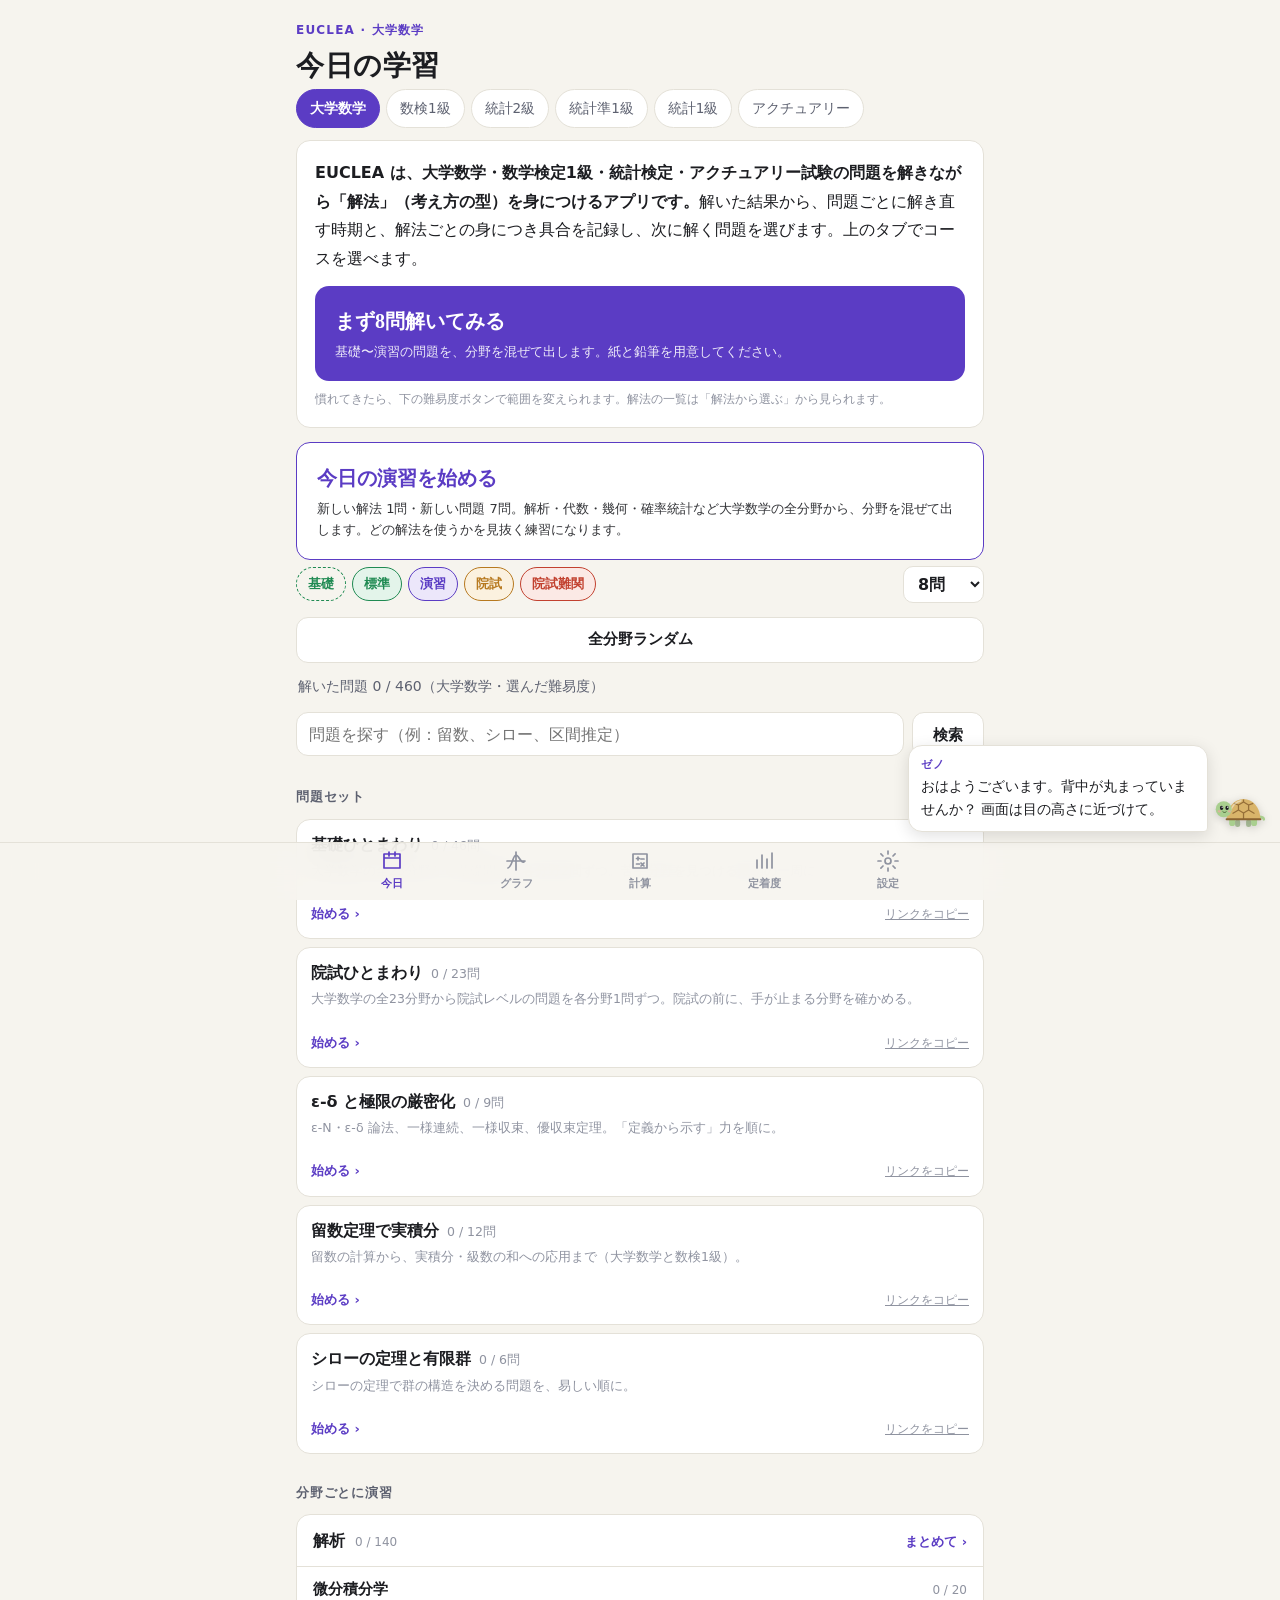
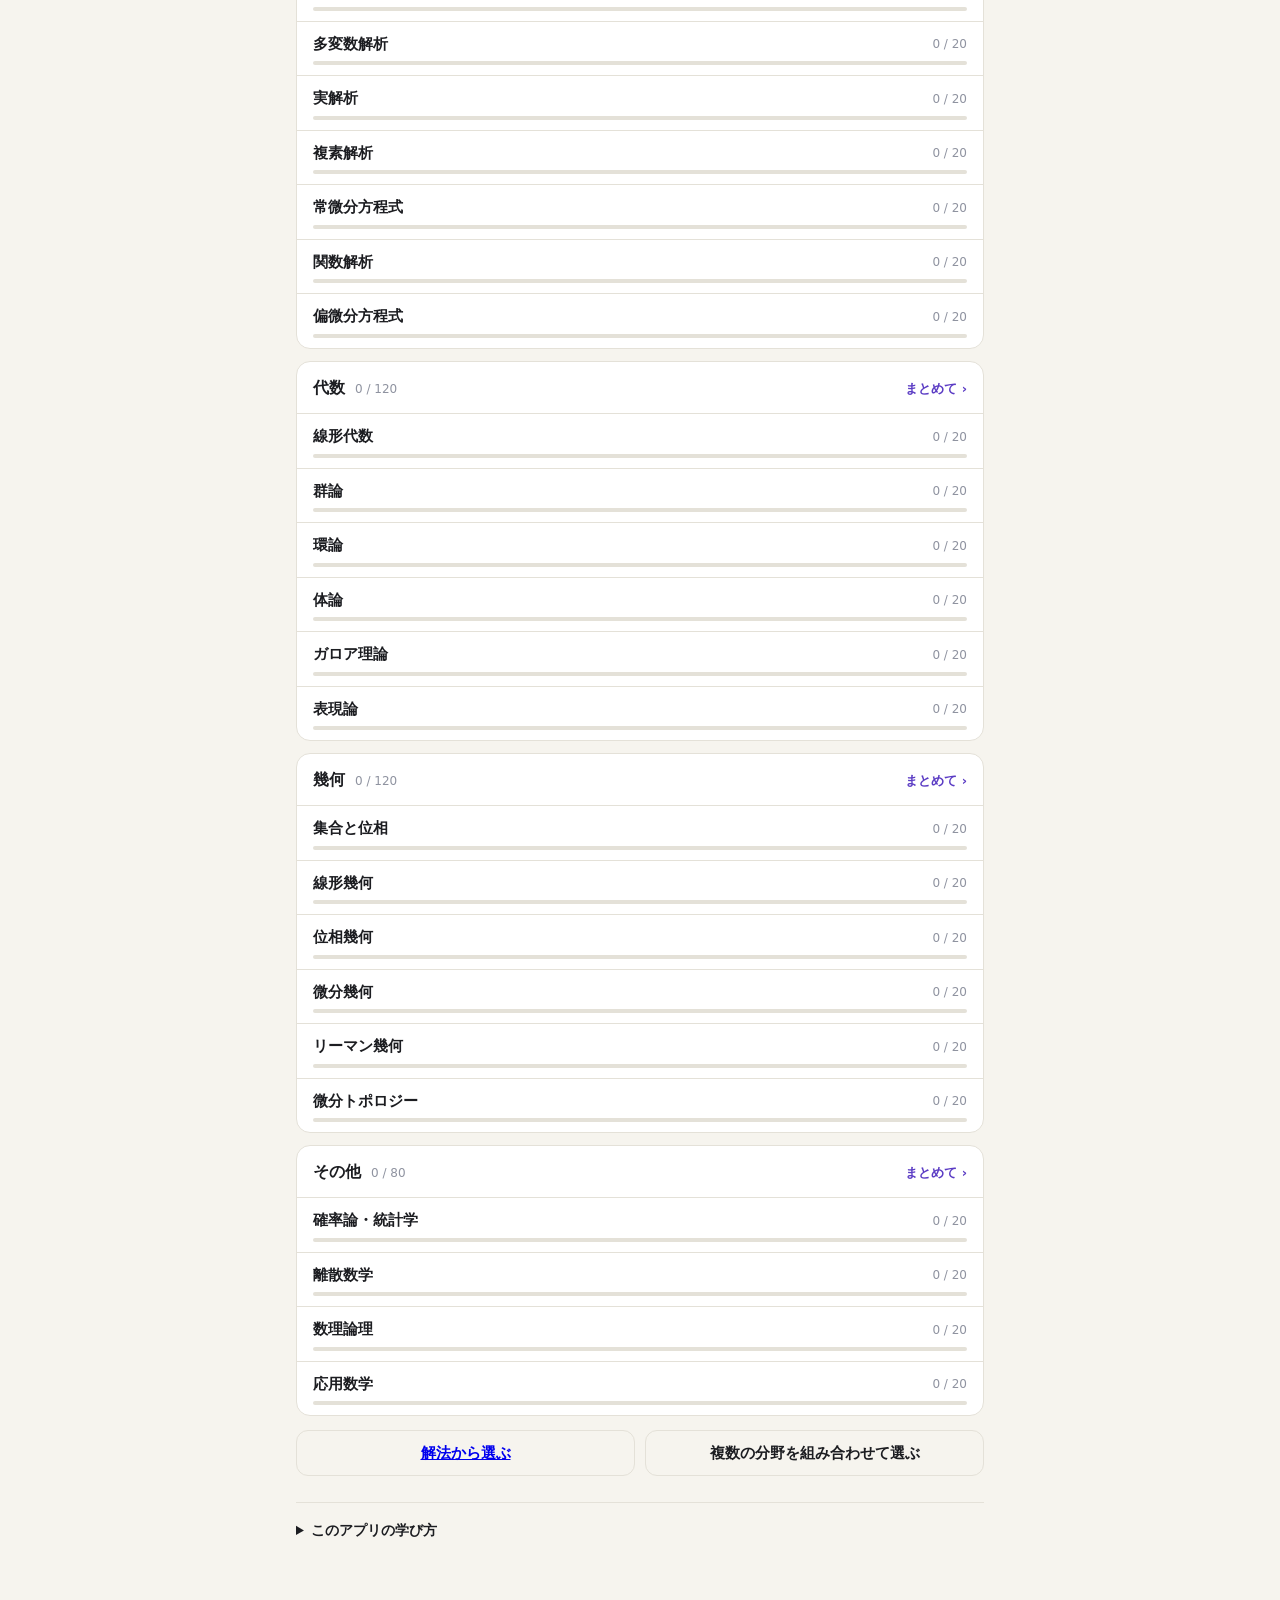
==== commit d17b42d3: "作業中：アクチュアリー（1次）コースの枠組み 分類（5科目・15分野）、コースのタブ、科目の短い名前、規約の記載、ページの説明文（Lemma の残り）を更新。 問題と解法カードは作成中（このブランチを" ====
--- a/index.html
+++ b/index.html
@@ -5,7 +5,7 @@
   <meta name="viewport" content="width=device-width, initial-scale=1, viewport-fit=cover">
   <meta name="robots" content="noindex">
   <title>EUCLEA 大学数学</title>
-  <meta name="description" content="想起・分散・交互練習で、自力で解ける力をつける大学受験数学アプリ">
+  <meta name="description" content="想起・分散・交互練習で、自力で方針を立てて解ける力をつける大学数学の演習アプリ（数学検定1級・統計検定・アクチュアリー対応）">
   <meta name="theme-color" content="#f6f4ee" media="(prefers-color-scheme: light)">
   <meta name="theme-color" content="#16171b" media="(prefers-color-scheme: dark)">
   <meta name="apple-mobile-web-app-capable" content="yes">
